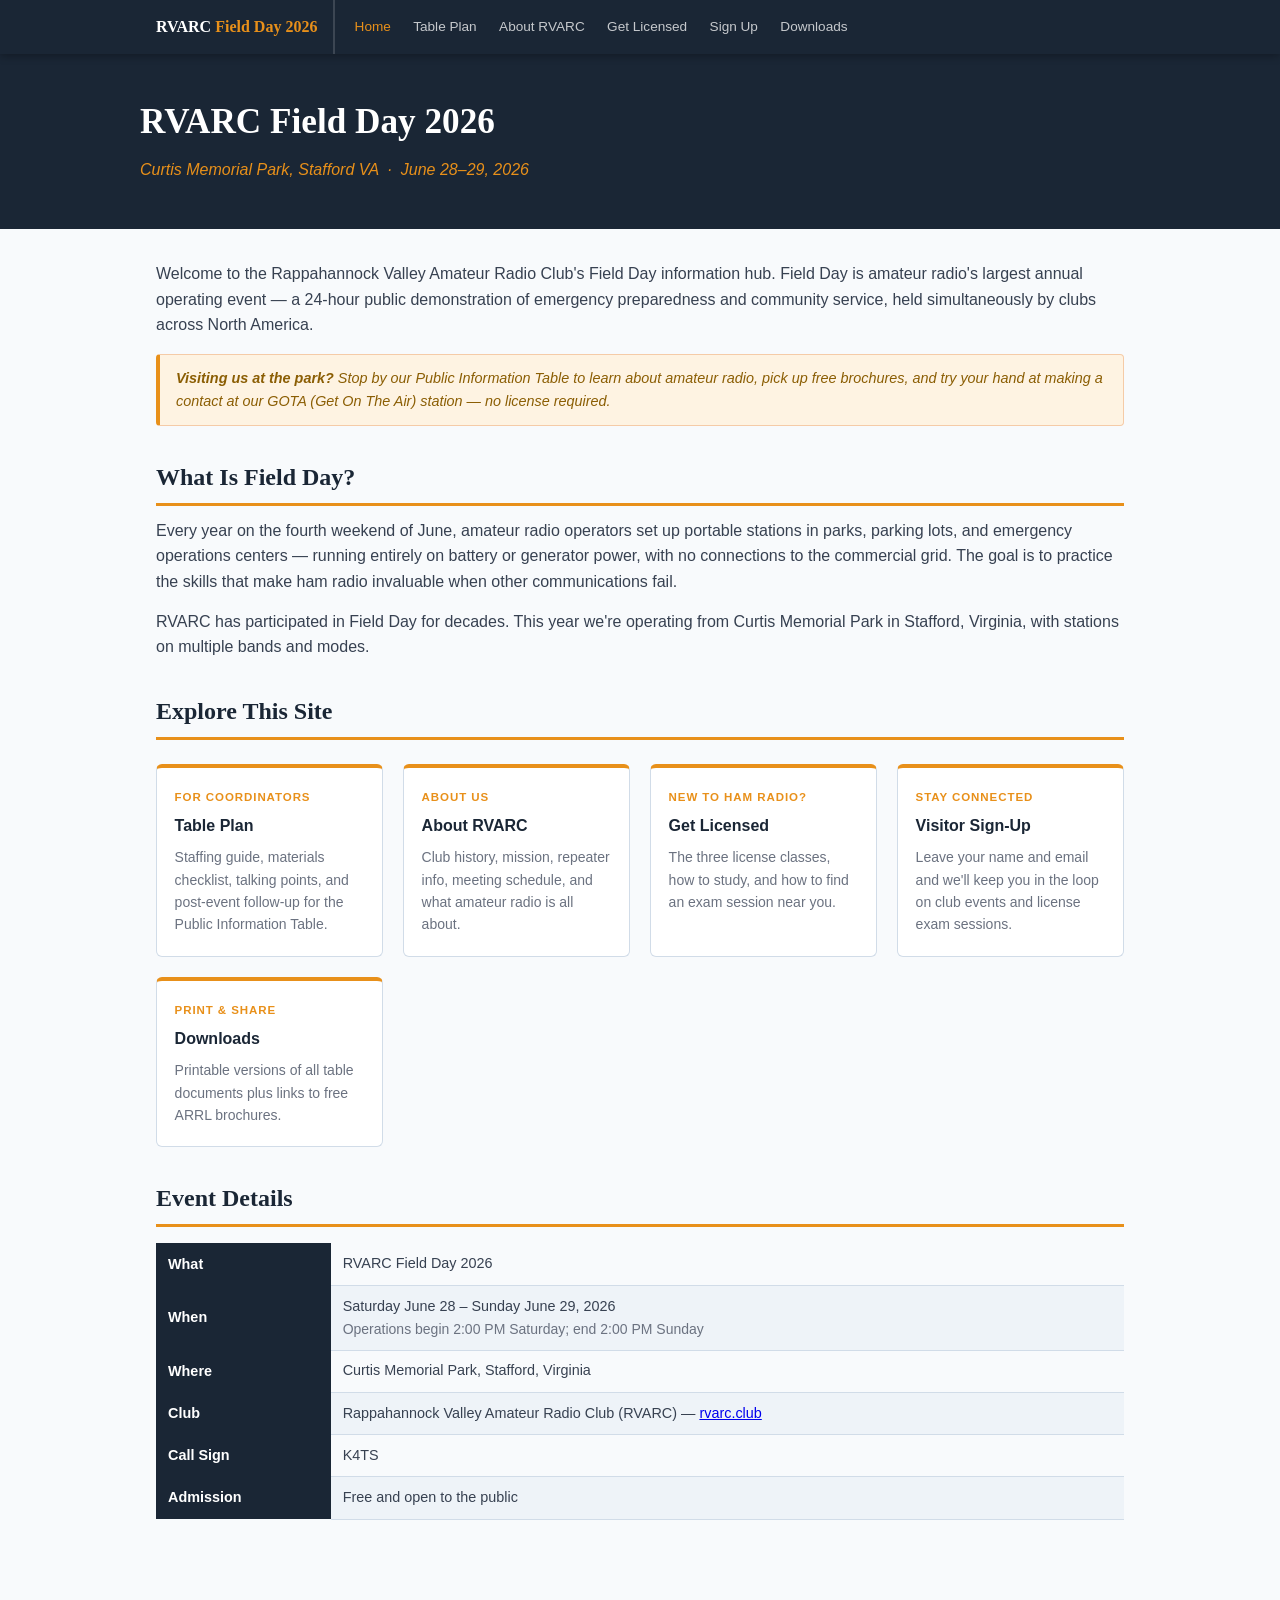
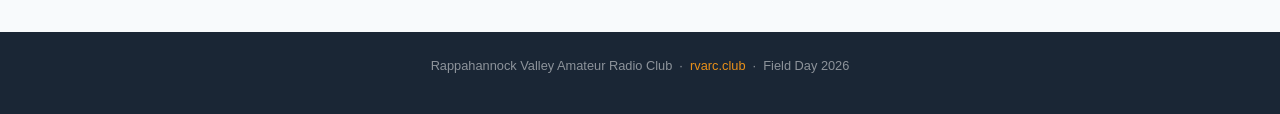
==== index.html @ 4bba521b "Initial commit" ====
<!DOCTYPE html>
<html lang="en">
<head>
  <meta charset="UTF-8">
  <meta name="viewport" content="width=device-width, initial-scale=1.0">
  <title>RVARC Field Day 2026 — Public Information</title>
  <link rel="stylesheet" href="css/style.css">
</head>
<body>

<nav>
  <div class="nav-inner">
    <a class="nav-brand" href="index.html">RVARC <span>Field Day 2026</span></a>
    <a href="index.html" class="active">Home</a>
    <a href="table-plan.html">Table Plan</a>
    <a href="about-rvarc.html">About RVARC</a>
    <a href="get-licensed.html">Get Licensed</a>
    <a href="sign-up.html">Sign Up</a>
    <a href="downloads.html">Downloads</a>
  </div>
</nav>

<div class="page-header">
  <div class="page-header-inner">
    <h1>RVARC Field Day 2026</h1>
    <p class="subtitle">Curtis Memorial Park, Stafford VA &nbsp;·&nbsp; June 28–29, 2026</p>
  </div>
</div>

<main>
  <p>Welcome to the Rappahannock Valley Amateur Radio Club's Field Day information hub. Field Day is amateur radio's largest annual operating event — a 24-hour public demonstration of emergency preparedness and community service, held simultaneously by clubs across North America.</p>

  <div class="hint">
    <strong>Visiting us at the park?</strong> Stop by our Public Information Table to learn about amateur radio, pick up free brochures, and try your hand at making a contact at our GOTA (Get On The Air) station — no license required.
  </div>

  <h2>What Is Field Day?</h2>
  <p>Every year on the fourth weekend of June, amateur radio operators set up portable stations in parks, parking lots, and emergency operations centers — running entirely on battery or generator power, with no connections to the commercial grid. The goal is to practice the skills that make ham radio invaluable when other communications fail.</p>
  <p>RVARC has participated in Field Day for decades. This year we're operating from Curtis Memorial Park in Stafford, Virginia, with stations on multiple bands and modes.</p>

  <h2>Explore This Site</h2>
  <div class="card-grid">
    <a class="card" href="table-plan.html">
      <div class="card-label">For Coordinators</div>
      <h3>Table Plan</h3>
      <p>Staffing guide, materials checklist, talking points, and post-event follow-up for the Public Information Table.</p>
    </a>
    <a class="card" href="about-rvarc.html">
      <div class="card-label">About Us</div>
      <h3>About RVARC</h3>
      <p>Club history, mission, repeater info, meeting schedule, and what amateur radio is all about.</p>
    </a>
    <a class="card" href="get-licensed.html">
      <div class="card-label">New to Ham Radio?</div>
      <h3>Get Licensed</h3>
      <p>The three license classes, how to study, and how to find an exam session near you.</p>
    </a>
    <a class="card" href="sign-up.html">
      <div class="card-label">Stay Connected</div>
      <h3>Visitor Sign-Up</h3>
      <p>Leave your name and email and we'll keep you in the loop on club events and license exam sessions.</p>
    </a>
    <a class="card" href="downloads.html">
      <div class="card-label">Print &amp; Share</div>
      <h3>Downloads</h3>
      <p>Printable versions of all table documents plus links to free ARRL brochures.</p>
    </a>
  </div>

  <h2>Event Details</h2>
  <table class="styled-table">
    <tr><th>What</th><td>RVARC Field Day 2026</td></tr>
    <tr><th>When</th><td>Saturday June 28 – Sunday June 29, 2026<br><span style="color:var(--muted);font-size:0.875rem;">Operations begin 2:00 PM Saturday; end 2:00 PM Sunday</span></td></tr>
    <tr><th>Where</th><td>Curtis Memorial Park, Stafford, Virginia</td></tr>
    <tr><th>Club</th><td>Rappahannock Valley Amateur Radio Club (RVARC) — <a href="https://rvarc.club" target="_blank">rvarc.club</a></td></tr>
    <tr><th>Call Sign</th><td>K4TS</td></tr>
    <tr><th>Admission</th><td>Free and open to the public</td></tr>
  </table>
</main>

<footer>
  <p>Rappahannock Valley Amateur Radio Club &nbsp;·&nbsp; <a href="https://rvarc.club">rvarc.club</a> &nbsp;·&nbsp; Field Day 2026</p>
</footer>

</body>
</html>
---- css/style.css ----
/* RVARC Field Day 2026 — Shared Stylesheet */

:root {
  --navy:  #1A2635;
  --amber: #E8901A;
  --body:  #374151;
  --muted: #6B7280;
  --card:  #EEF3F8;
  --border:#D1DCE8;
  --hint-bg: #FEF3E2;
  --hint-bd: #F5CBA7;
  --hint-tx: #8B5E04;
  --white: #FFFFFF;
}

*, *::before, *::after { box-sizing: border-box; margin: 0; padding: 0; }
html { scroll-behavior: smooth; }
body {
  font-family: 'Segoe UI', Arial, sans-serif;
  font-size: 16px;
  line-height: 1.6;
  color: var(--body);
  background: #F8FAFC;
}

nav {
  background: var(--navy);
  position: sticky;
  top: 0;
  z-index: 100;
  box-shadow: 0 2px 8px rgba(0,0,0,0.3);
}
.nav-inner {
  max-width: 1000px;
  margin: 0 auto;
  display: flex;
  align-items: center;
  padding: 0 1rem;
  flex-wrap: wrap;
}
.nav-brand {
  color: var(--white);
  font-family: Georgia, serif;
  font-size: 1rem;
  font-weight: bold;
  padding: 0.9rem 1rem 0.9rem 0;
  margin-right: 0.5rem;
  border-right: 2px solid rgba(255,255,255,0.15);
  white-space: nowrap;
  text-decoration: none;
}
.nav-brand span { color: var(--amber); }
nav a {
  color: rgba(255,255,255,0.75);
  text-decoration: none;
  font-size: 0.85rem;
  padding: 0.9rem 0.7rem;
  display: block;
  transition: color 0.15s;
  white-space: nowrap;
}
nav a:hover, nav a.active { color: var(--amber); }

.page-header {
  background: var(--navy);
  color: var(--white);
  padding: 2.5rem 1rem 2rem;
}
.page-header-inner { max-width: 1000px; margin: 0 auto; }
.page-header h1 {
  font-family: Georgia, serif;
  font-size: 2.2rem;
  font-weight: bold;
  margin-bottom: 0.4rem;
}
.page-header .subtitle { color: var(--amber); font-style: italic; font-size: 1rem; }

main { max-width: 1000px; margin: 0 auto; padding: 2rem 1rem 3rem; }

h2 {
  font-family: Georgia, serif;
  font-size: 1.5rem;
  color: var(--navy);
  margin: 2rem 0 0.75rem;
  padding-bottom: 0.4rem;
  border-bottom: 3px solid var(--amber);
}
h3 { font-size: 1.05rem; font-weight: bold; color: var(--navy); margin: 1.5rem 0 0.5rem; }
p { margin-bottom: 0.9rem; }

.hint {
  background: var(--hint-bg);
  border: 1px solid var(--hint-bd);
  border-left: 4px solid var(--amber);
  color: var(--hint-tx);
  padding: 0.75rem 1rem;
  border-radius: 4px;
  font-size: 0.9rem;
  font-style: italic;
  margin: 1rem 0;
}

.card-grid {
  display: grid;
  grid-template-columns: repeat(auto-fill, minmax(210px, 1fr));
  gap: 1.25rem;
  margin: 1.5rem 0;
}
.card {
  background: var(--white);
  border: 1px solid var(--border);
  border-top: 4px solid var(--amber);
  border-radius: 6px;
  padding: 1.25rem 1.1rem;
  text-decoration: none;
  color: inherit;
  transition: box-shadow 0.15s, transform 0.15s;
  display: block;
}
.card:hover { box-shadow: 0 4px 16px rgba(26,38,53,0.12); transform: translateY(-2px); }
.card-label {
  font-size: 0.72rem;
  font-weight: bold;
  text-transform: uppercase;
  letter-spacing: 0.08em;
  color: var(--amber);
  margin-bottom: 0.4rem;
}
.card h3 { margin: 0 0 0.5rem; font-size: 1rem; color: var(--navy); }
.card p { font-size: 0.875rem; color: var(--muted); margin: 0; }

.checklist { list-style: none; margin: 0.5rem 0 1rem; padding: 0; }
.checklist li {
  display: flex;
  align-items: flex-start;
  gap: 0.6rem;
  padding: 0.35rem 0;
  font-size: 0.95rem;
  border-bottom: 1px solid var(--border);
}
.checklist li:last-child { border-bottom: none; }
.checklist li::before { content: "□"; font-size: 1rem; color: var(--amber); flex-shrink: 0; margin-top: 0.05rem; }
.checklist .note { font-size: 0.82rem; color: var(--muted); font-style: italic; margin-left: 0.25rem; }

.two-col { display: grid; grid-template-columns: 1fr 1fr; gap: 2rem; margin: 1rem 0; }
@media (max-width: 640px) { .two-col { grid-template-columns: 1fr; } }

.styled-table { width: 100%; border-collapse: collapse; font-size: 0.9rem; margin: 1rem 0; }
.styled-table th { background: var(--navy); color: var(--white); padding: 0.6rem 0.75rem; text-align: left; }
.styled-table td { padding: 0.55rem 0.75rem; border-bottom: 1px solid var(--border); vertical-align: top; }
.styled-table tr:nth-child(even) td { background: var(--card); }

.badge { display: inline-block; padding: 0.15rem 0.5rem; border-radius: 3px; font-size: 0.78rem; font-weight: bold; color: var(--white); }
.badge-tech    { background: #2563EB; }
.badge-general { background: #16A34A; }
.badge-extra   { background: var(--amber); }

.download-bar {
  display: flex;
  align-items: center;
  gap: 0.75rem;
  background: var(--card);
  border: 1px solid var(--border);
  border-radius: 6px;
  padding: 0.75rem 1rem;
  margin: 1.5rem 0;
  flex-wrap: wrap;
}
.download-bar span { font-size: 0.875rem; color: var(--muted); flex: 1; }
.btn { display: inline-block; padding: 0.4rem 1rem; border-radius: 4px; font-size: 0.85rem; font-weight: bold; text-decoration: none; transition: background 0.15s; }
.btn-primary { background: var(--amber); color: var(--white); }
.btn-primary:hover { background: #c97a14; }
.btn-outline { background: transparent; color: var(--navy); border: 1px solid var(--border); }
.btn-outline:hover { background: var(--border); }

footer {
  background: var(--navy);
  color: rgba(255,255,255,0.5);
  text-align: center;
  padding: 1.5rem 1rem;
  font-size: 0.8rem;
  margin-top: 3rem;
}
footer a { color: var(--amber); text-decoration: none; }
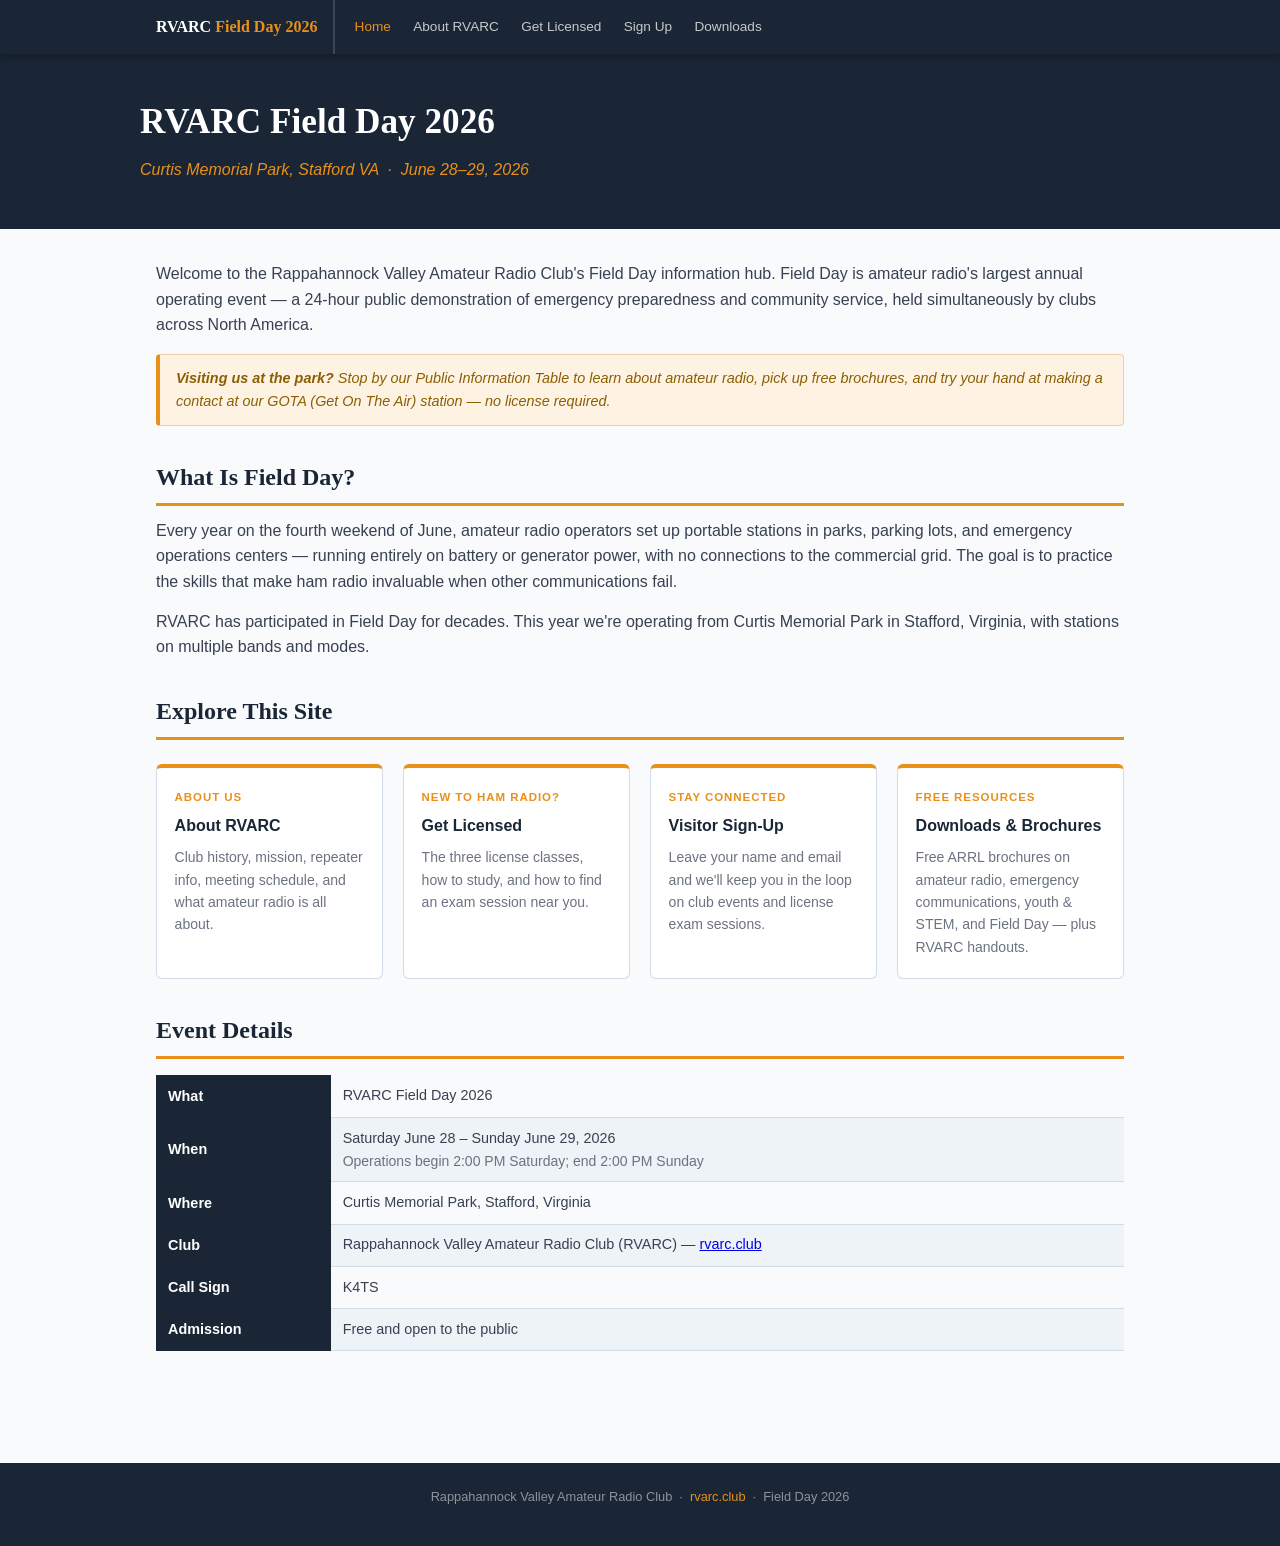
==== commit 7eaf1424: "Remove internal table plan; surface ARRL brochure links publicly Table plan was internal coordinator" ====
--- a/index.html
+++ b/index.html
@@ -12,7 +12,6 @@
   <div class="nav-inner">
     <a class="nav-brand" href="index.html">RVARC <span>Field Day 2026</span></a>
     <a href="index.html" class="active">Home</a>
-    <a href="table-plan.html">Table Plan</a>
     <a href="about-rvarc.html">About RVARC</a>
     <a href="get-licensed.html">Get Licensed</a>
     <a href="sign-up.html">Sign Up</a>
@@ -40,11 +39,6 @@
 
   <h2>Explore This Site</h2>
   <div class="card-grid">
-    <a class="card" href="table-plan.html">
-      <div class="card-label">For Coordinators</div>
-      <h3>Table Plan</h3>
-      <p>Staffing guide, materials checklist, talking points, and post-event follow-up for the Public Information Table.</p>
-    </a>
     <a class="card" href="about-rvarc.html">
       <div class="card-label">About Us</div>
       <h3>About RVARC</h3>
@@ -61,9 +55,9 @@
       <p>Leave your name and email and we'll keep you in the loop on club events and license exam sessions.</p>
     </a>
     <a class="card" href="downloads.html">
-      <div class="card-label">Print &amp; Share</div>
-      <h3>Downloads</h3>
-      <p>Printable versions of all table documents plus links to free ARRL brochures.</p>
+      <div class="card-label">Free Resources</div>
+      <h3>Downloads &amp; Brochures</h3>
+      <p>Free ARRL brochures on amateur radio, emergency communications, youth &amp; STEM, and Field Day — plus RVARC handouts.</p>
     </a>
   </div>
 
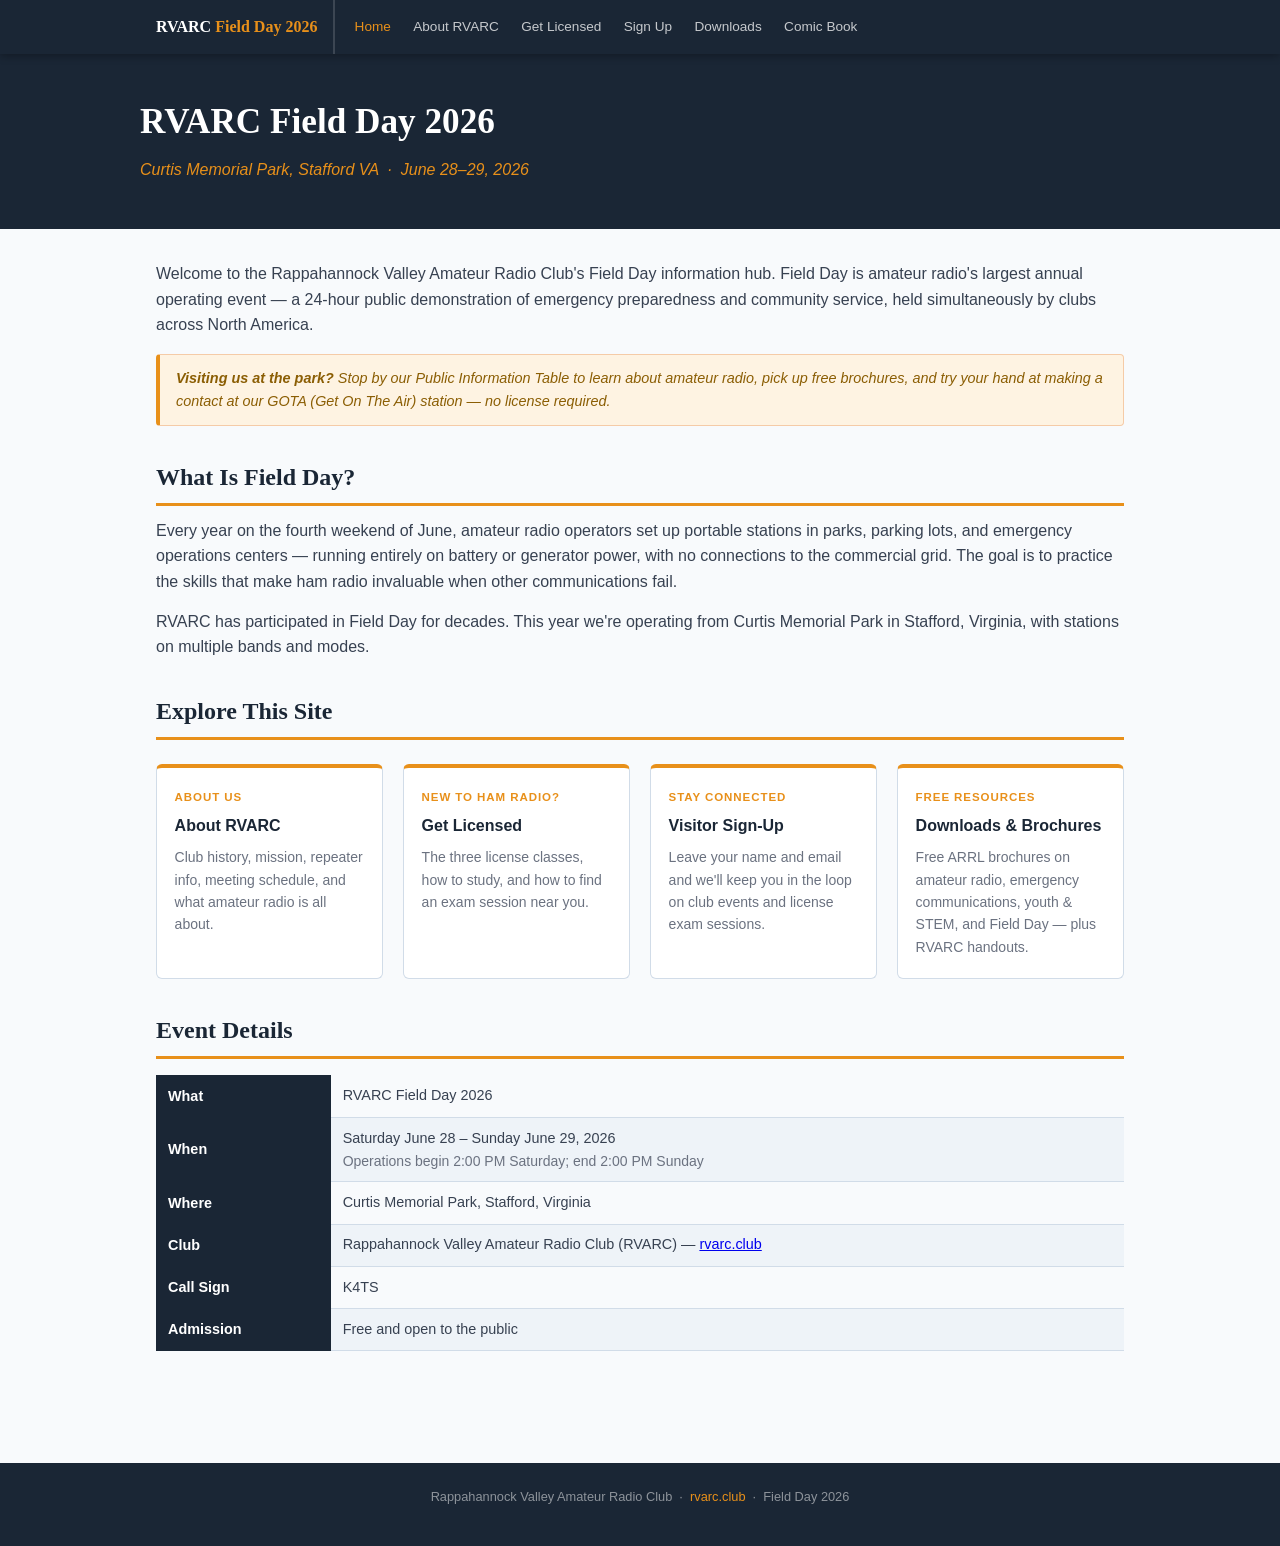
==== commit 9062ee5d: "UPdate: Made comic book it's own section" ====
--- a/index.html
+++ b/index.html
@@ -16,6 +16,7 @@
     <a href="get-licensed.html">Get Licensed</a>
     <a href="sign-up.html">Sign Up</a>
     <a href="downloads.html">Downloads</a>
+    <a href="comic-book.html">Comic Book</a>
   </div>
 </nav>
 
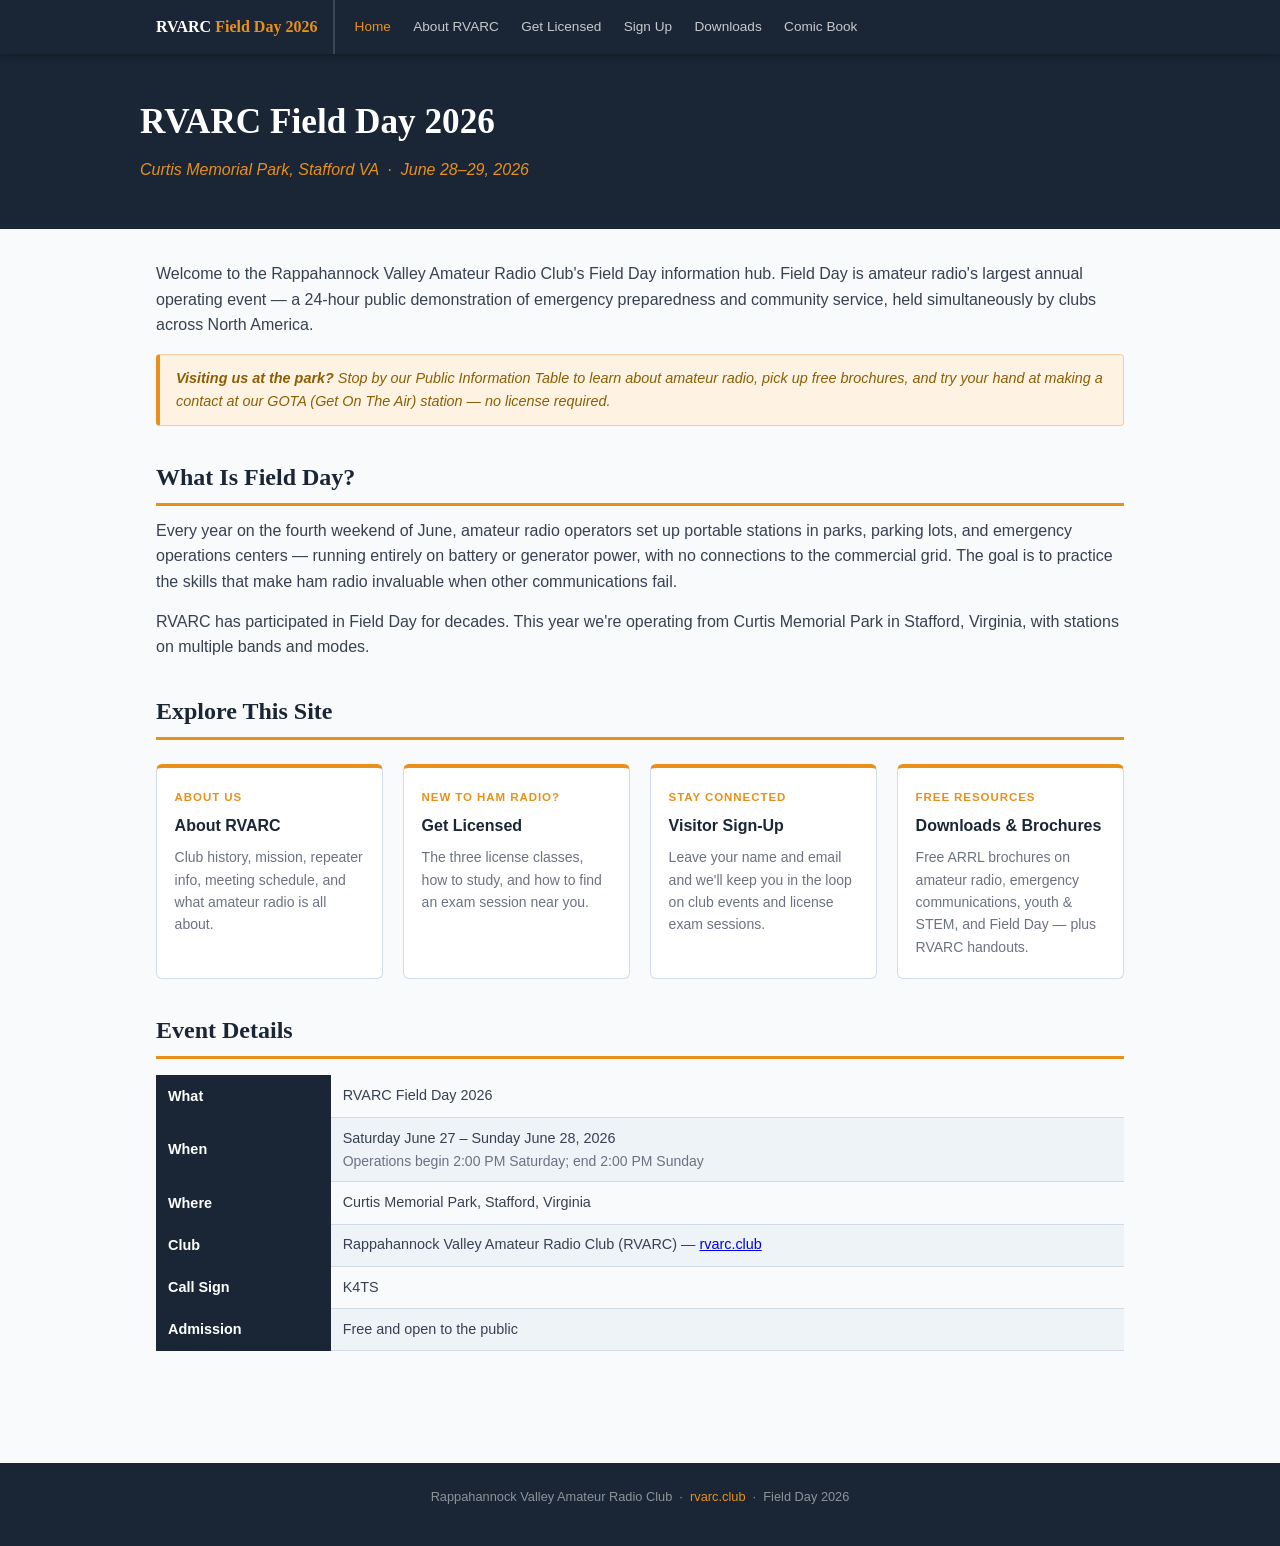
==== commit bc75ff14: "Fixed date" ====
--- a/index.html
+++ b/index.html
@@ -65,7 +65,7 @@
   <h2>Event Details</h2>
   <table class="styled-table">
     <tr><th>What</th><td>RVARC Field Day 2026</td></tr>
-    <tr><th>When</th><td>Saturday June 28 – Sunday June 29, 2026<br><span style="color:var(--muted);font-size:0.875rem;">Operations begin 2:00 PM Saturday; end 2:00 PM Sunday</span></td></tr>
+    <tr><th>When</th><td>Saturday June 27 – Sunday June 28, 2026<br><span style="color:var(--muted);font-size:0.875rem;">Operations begin 2:00 PM Saturday; end 2:00 PM Sunday</span></td></tr>
     <tr><th>Where</th><td>Curtis Memorial Park, Stafford, Virginia</td></tr>
     <tr><th>Club</th><td>Rappahannock Valley Amateur Radio Club (RVARC) — <a href="https://rvarc.club" target="_blank">rvarc.club</a></td></tr>
     <tr><th>Call Sign</th><td>K4TS</td></tr>
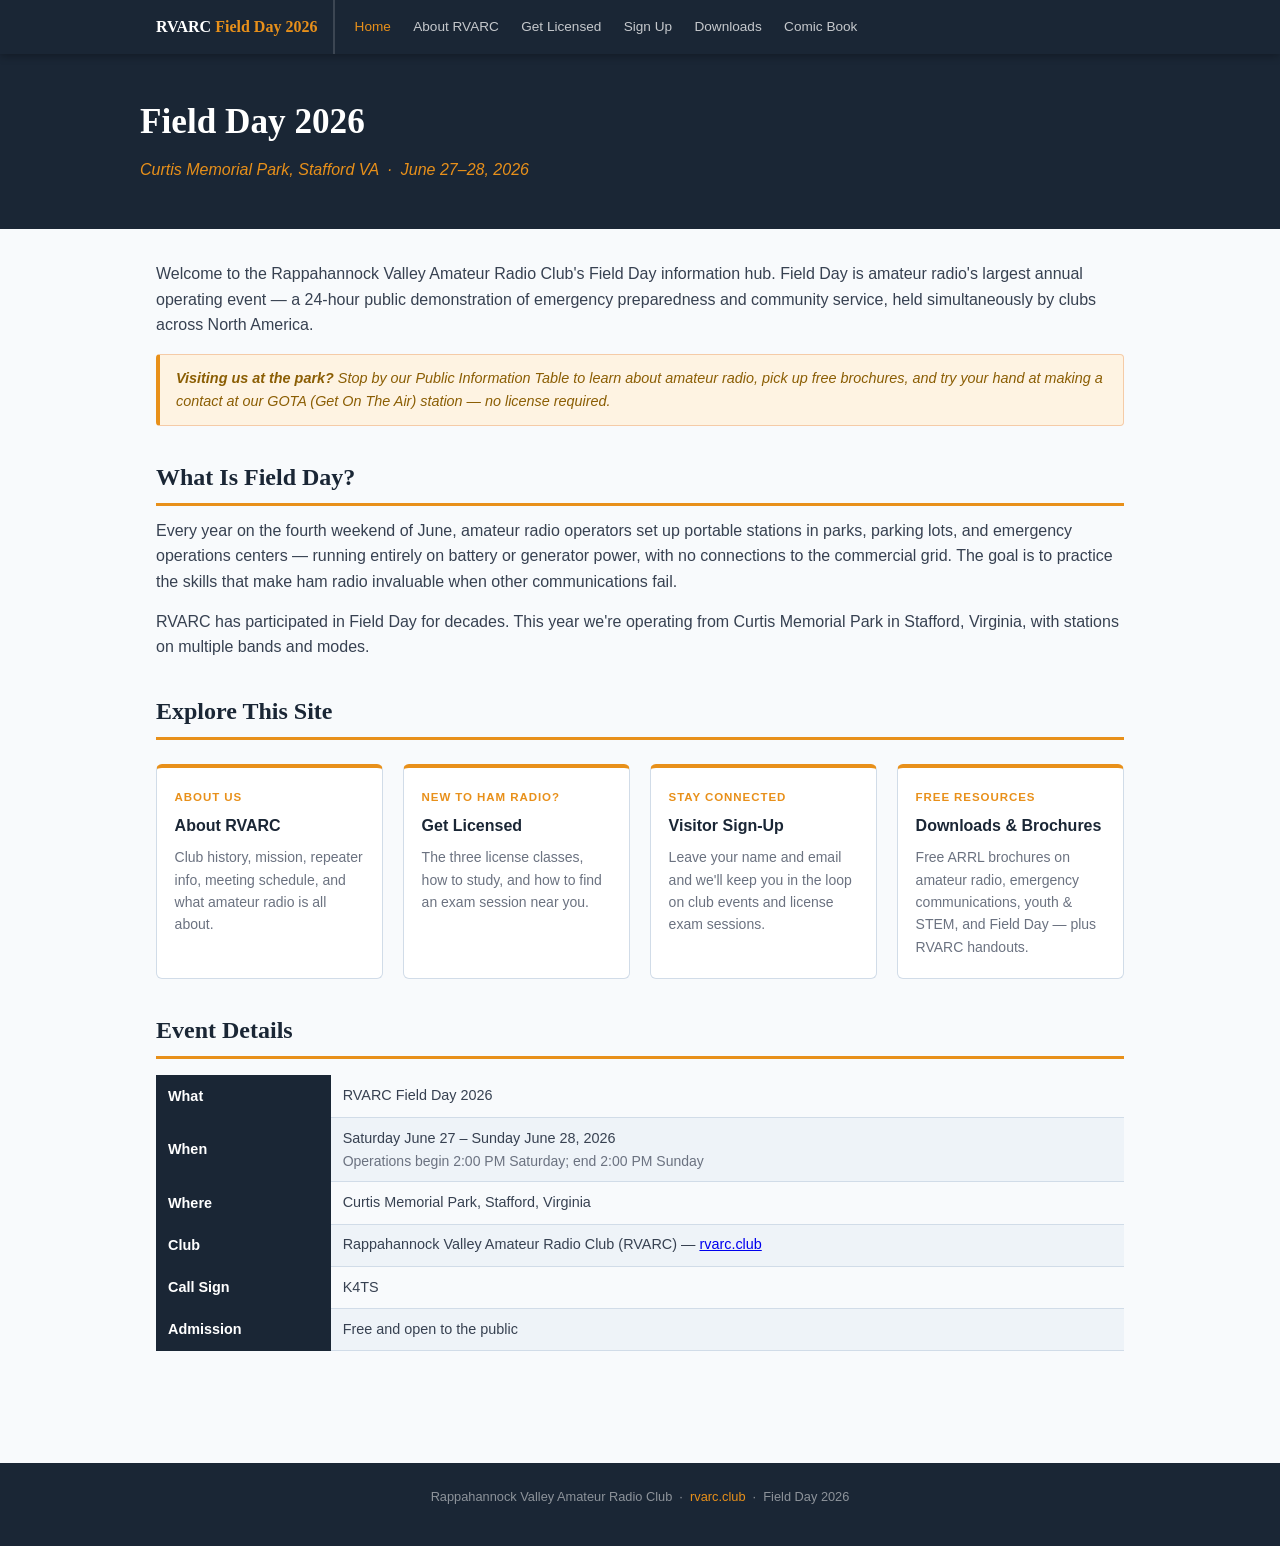
==== commit 423d9483: "Updated dates again" ====
--- a/index.html
+++ b/index.html
@@ -22,8 +22,8 @@
 
 <div class="page-header">
   <div class="page-header-inner">
-    <h1>RVARC Field Day 2026</h1>
-    <p class="subtitle">Curtis Memorial Park, Stafford VA &nbsp;·&nbsp; June 28–29, 2026</p>
+    <h1>Field Day 2026</h1>
+    <p class="subtitle">Curtis Memorial Park, Stafford VA &nbsp;·&nbsp; June 27–28, 2026</p>
   </div>
 </div>
 
